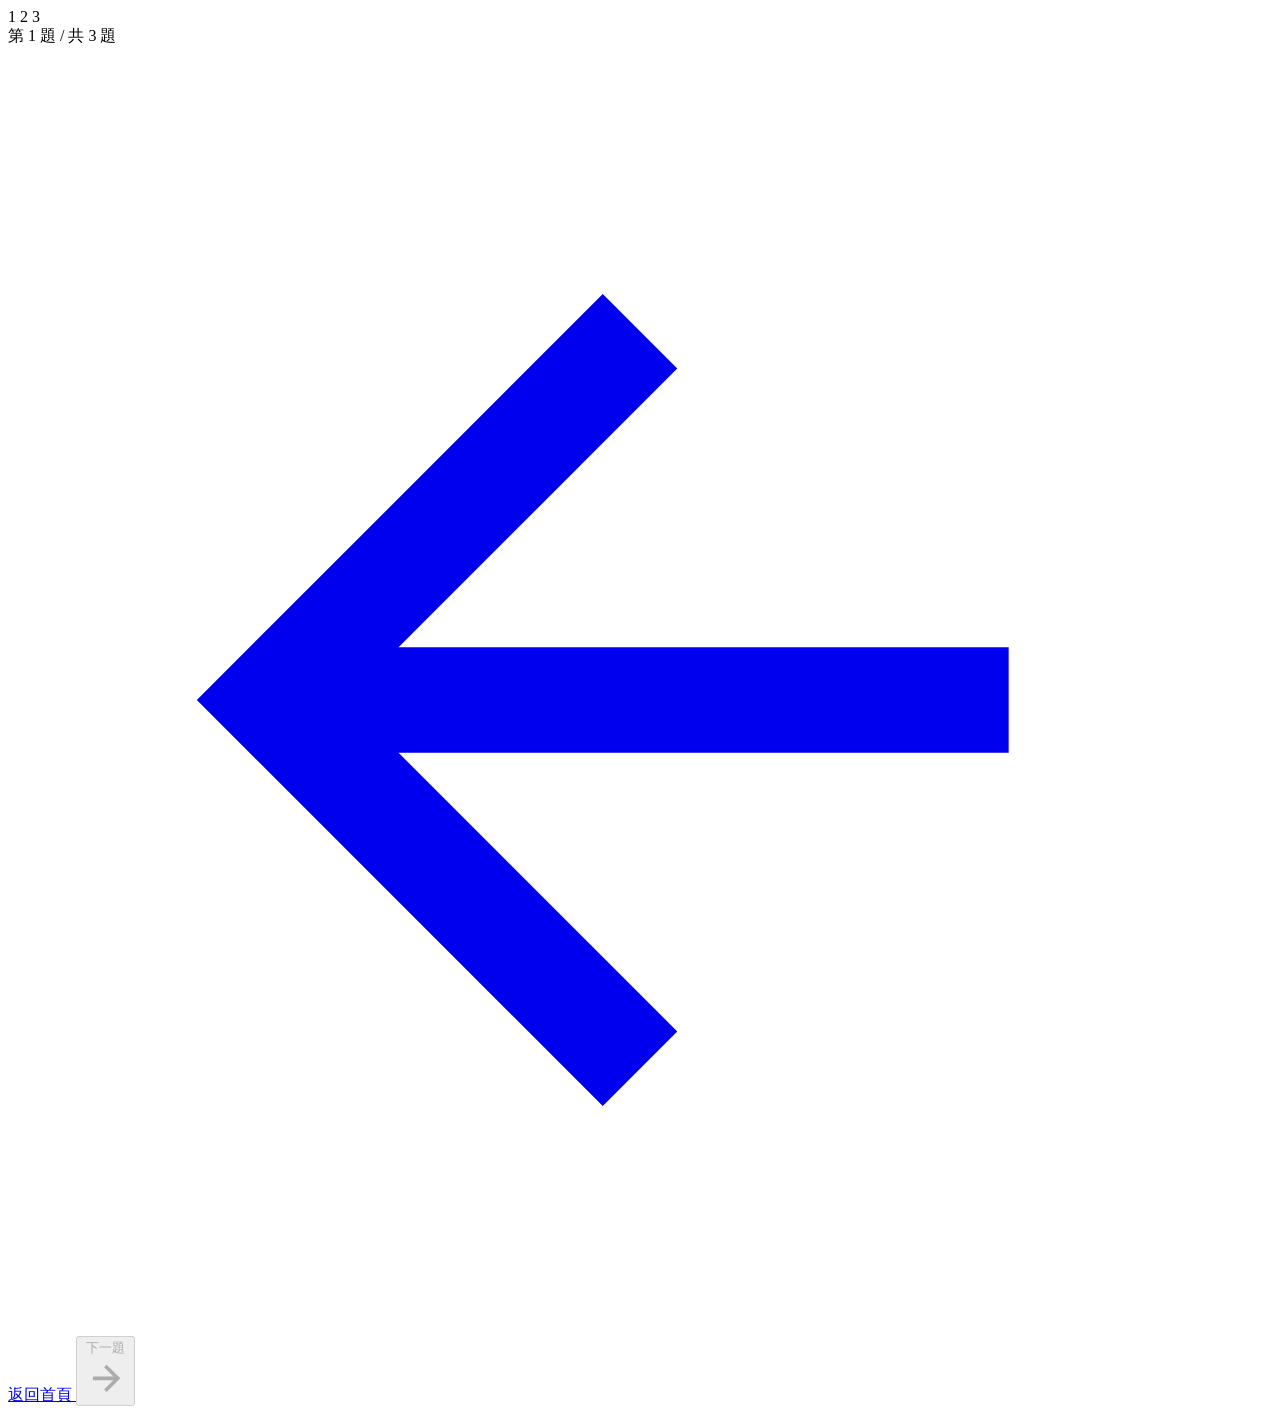
==== quiz1.html @ b92a0822 "add quiz1.html" ====
<!DOCTYPE html>
<html lang="zh-TW">
<head>
  <meta charset="UTF-8">
  <meta name="viewport" content="width=device-width, initial-scale=1.0">
  <title>第 1 題 | Painkyl 醫護人格測驗</title>
  <link rel="preconnect" href="https://fonts.googleapis.com">
  <link rel="preconnect" href="https://fonts.gstatic.com" crossorigin>
  <link href="https://fonts.googleapis.com/css2?family=Noto+Sans+TC:wght@300;400;500;700;900&display=swap" rel="stylesheet">
  <link rel="stylesheet" href="css/main.css">
</head>
<body data-page="quiz" data-question="1">
  <main class="page quiz-page">
    <div class="page-container">
      <header class="page-header">
        <div class="progress-indicator">
          <div class="progress-steps">
            <span class="step active">1</span>
            <span class="step">2</span>
            <span class="step">3</span>
          </div>
          <div class="progress-bar"><div class="progress-fill" style="width: 33.33%"></div></div>
        </div>
      </header>

      <div class="question-content">
        <div class="question-card">
          <div class="question-header">
            <span class="question-number">第 1 題 / 共 3 題</span>
            <h1 class="question-title"></h1>
          </div>
          <p class="question-scenario"></p>
          <div class="options-container" role="radiogroup" aria-label="選項"></div>
        </div>
      </div>

      <footer class="quiz-footer">
        <a class="btn btn-secondary" id="prevBtn" href="index.html">
          <svg viewBox="0 0 24 24" fill="none" stroke="currentColor" stroke-width="2"><path d="M19 12H5M12 19l-7-7 7-7"/></svg>
          <span>返回首頁</span>
        </a>
        <button class="btn btn-primary" id="nextBtn" type="button" disabled>
          <span>下一題</span>
          <svg viewBox="0 0 24 24" fill="none" stroke="currentColor" stroke-width="2"><path d="M5 12h14M12 5l7 7-7 7"/></svg>
        </button>
      </footer>
    </div>
  </main>
  <script type="module" src="js/quiz.js"></script>
</body>
</html>
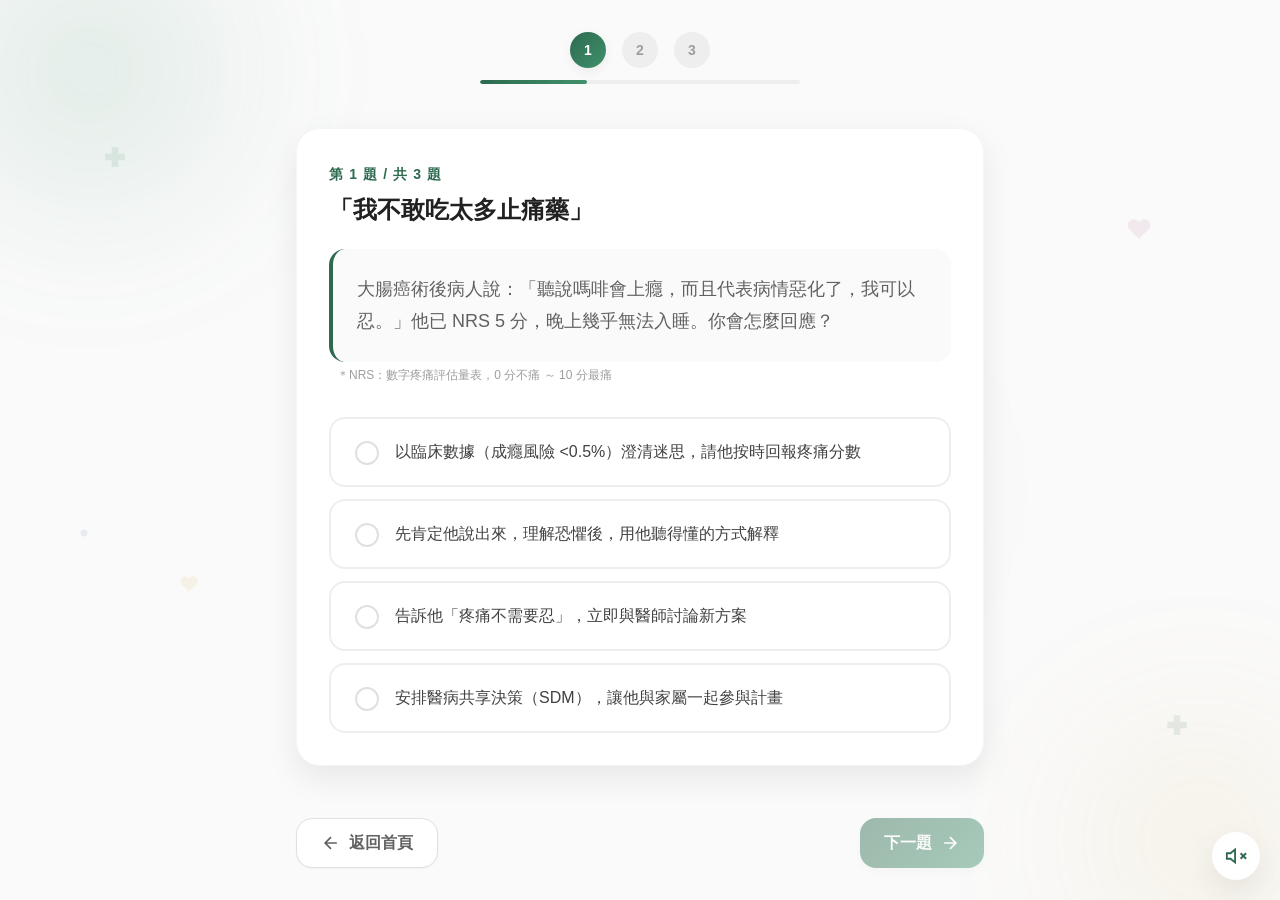
==== commit 9a097b07: "rebrand: 癌症疼痛管理者人格測驗" ====
--- a/quiz1.html
+++ b/quiz1.html
@@ -3,7 +3,7 @@
 <head>
   <meta charset="UTF-8">
   <meta name="viewport" content="width=device-width, initial-scale=1.0">
-  <title>第 1 題 | Painkyl 醫護人格測驗</title>
+  <title>第 1 題 | Painkyl 癌症疼痛管理者人格測驗</title>
   <link rel="preconnect" href="https://fonts.googleapis.com">
   <link rel="preconnect" href="https://fonts.gstatic.com" crossorigin>
   <link href="https://fonts.googleapis.com/css2?family=Noto+Sans+TC:wght@300;400;500;700;900&display=swap" rel="stylesheet">
--- a/css/main.css
+++ b/css/main.css
@@ -0,0 +1,1195 @@
+:root {
+  --color-primary: #2D6A4F;
+  --color-primary-light: #40916C;
+  --color-primary-dark: #1B4D3E;
+  --color-primary-bg: #E8F5EE;
+  --color-accent: #D4A843;
+  --color-white: #FFFFFF;
+  --color-gray-50: #FAFAFA;
+  --color-gray-100: #F5F5F5;
+  --color-gray-200: #EEEEEE;
+  --color-gray-300: #E0E0E0;
+  --color-gray-400: #BDBDBD;
+  --color-gray-500: #9E9E9E;
+  --color-gray-600: #757575;
+  --color-gray-700: #616161;
+  --color-gray-800: #424242;
+  --color-gray-900: #212121;
+
+  --font-family: 'Noto Sans TC', -apple-system, BlinkMacSystemFont, 'Segoe UI', Roboto, sans-serif;
+  --font-size-xs: 0.75rem;
+  --font-size-sm: 0.875rem;
+  --font-size-base: 1rem;
+  --font-size-lg: 1.125rem;
+  --font-size-xl: 1.25rem;
+  --font-size-2xl: 1.5rem;
+  --font-size-3xl: 2rem;
+  --font-size-4xl: 2.5rem;
+
+  --spacing-1: 0.25rem;
+  --spacing-2: 0.5rem;
+  --spacing-3: 0.75rem;
+  --spacing-4: 1rem;
+  --spacing-5: 1.25rem;
+  --spacing-6: 1.5rem;
+  --spacing-8: 2rem;
+  --spacing-10: 2.5rem;
+  --spacing-12: 3rem;
+  --spacing-16: 4rem;
+
+  --radius-sm: 6px;
+  --radius-md: 10px;
+  --radius-lg: 16px;
+  --radius-xl: 24px;
+  --radius-full: 9999px;
+
+  --shadow-sm: 0 1px 2px rgba(0, 0, 0, 0.04);
+  --shadow-md: 0 4px 12px rgba(0, 0, 0, 0.06);
+  --shadow-lg: 0 12px 32px rgba(0, 0, 0, 0.08);
+
+  --transition-fast: 150ms ease;
+  --transition-base: 250ms ease;
+
+  --container-max: 720px;
+}
+
+*, *::before, *::after {
+  box-sizing: border-box;
+  margin: 0;
+  padding: 0;
+}
+
+html {
+  font-size: 16px;
+  -webkit-font-smoothing: antialiased;
+  scroll-behavior: smooth;
+}
+
+body {
+  font-family: var(--font-family);
+  font-size: var(--font-size-base);
+  line-height: 1.6;
+  color: var(--color-gray-800);
+  background-color: var(--color-gray-50);
+  min-height: 100vh;
+}
+
+.page {
+  min-height: 100vh;
+  display: flex;
+  flex-direction: column;
+  animation: pageIn 450ms ease both;
+  position: relative;
+  z-index: 1;
+}
+
+.bg-decor {
+  position: fixed;
+  inset: 0;
+  z-index: 0;
+  pointer-events: none;
+  overflow: hidden;
+}
+
+.blob {
+  position: absolute;
+  border-radius: 50%;
+  filter: blur(70px);
+  opacity: 0.5;
+}
+
+.blob-1 {
+  width: 420px;
+  height: 420px;
+  top: -140px;
+  left: -120px;
+  background: radial-gradient(circle, rgba(64, 145, 108, 0.35), transparent 70%);
+  animation: drift1 22s ease-in-out infinite alternate;
+}
+
+.blob-2 {
+  width: 360px;
+  height: 360px;
+  bottom: -120px;
+  right: -100px;
+  background: radial-gradient(circle, rgba(212, 168, 67, 0.28), transparent 70%);
+  animation: drift2 26s ease-in-out infinite alternate;
+}
+
+.blob-3 {
+  width: 260px;
+  height: 260px;
+  top: 40%;
+  left: 55%;
+  background: radial-gradient(circle, rgba(74, 111, 165, 0.22), transparent 70%);
+  animation: drift3 30s ease-in-out infinite alternate;
+}
+
+@keyframes drift1 {
+  to { transform: translate(60px, 40px) scale(1.08); }
+}
+
+@keyframes drift2 {
+  to { transform: translate(-50px, -50px) scale(1.12); }
+}
+
+@keyframes drift3 {
+  to { transform: translate(-70px, 30px) scale(0.92); }
+}
+
+.float-icon {
+  position: absolute;
+  color: var(--color-primary);
+  opacity: 0.1;
+  width: 26px;
+  height: 26px;
+  animation: floaty 9s ease-in-out infinite;
+}
+
+.float-icon svg {
+  width: 100%;
+  height: 100%;
+}
+
+.fi-1 { top: 16%; left: 8%; animation-delay: 0s; }
+.fi-2 { top: 24%; right: 10%; animation-delay: -2s; color: #B0578D; }
+.fi-3 { top: 58%; left: 6%; animation-delay: -4s; color: #4A6FA5; width: 14px; height: 14px; }
+.fi-4 { bottom: 18%; right: 7%; animation-delay: -6s; }
+.fi-5 { bottom: 34%; left: 14%; animation-delay: -3s; color: #D4A843; width: 20px; height: 20px; }
+
+@keyframes floaty {
+  0%, 100% { transform: translateY(0) rotate(0deg); }
+  50% { transform: translateY(-22px) rotate(10deg); }
+}
+
+.music-toggle {
+  position: fixed;
+  bottom: 20px;
+  right: 20px;
+  z-index: 60;
+  width: 48px;
+  height: 48px;
+  border-radius: 50%;
+  border: none;
+  background: var(--color-white);
+  color: var(--color-primary);
+  box-shadow: var(--shadow-lg);
+  cursor: pointer;
+  display: flex;
+  align-items: center;
+  justify-content: center;
+  transition: transform var(--transition-fast);
+}
+
+.music-toggle:hover {
+  transform: scale(1.08);
+}
+
+.music-toggle svg {
+  width: 22px;
+  height: 22px;
+}
+
+.music-toggle.playing::after {
+  content: '';
+  position: absolute;
+  inset: -4px;
+  border-radius: 50%;
+  border: 2px solid var(--color-primary-light);
+  animation: pulseRing 2s ease-out infinite;
+}
+
+@keyframes pulseRing {
+  0% { transform: scale(0.9); opacity: 0.8; }
+  100% { transform: scale(1.45); opacity: 0; }
+}
+
+.reveal {
+  opacity: 0;
+  transform: translateY(24px);
+  transition: opacity 600ms ease, transform 600ms ease;
+}
+
+.reveal.revealed {
+  opacity: 1;
+  transform: translateY(0);
+}
+
+.option-label.pop {
+  animation: popScale 300ms ease;
+}
+
+@keyframes popScale {
+  0% { transform: scale(1); }
+  45% { transform: scale(1.02); }
+  100% { transform: scale(1); }
+}
+
+.result-card.visible {
+  animation: charRise 700ms cubic-bezier(0.22, 1, 0.36, 1) both;
+}
+
+@keyframes charRise {
+  from { opacity: 0; transform: translateY(36px) scale(0.96); }
+  to { opacity: 1; transform: translateY(0) scale(1); }
+}
+
+.confetti-canvas {
+  position: fixed;
+  inset: 0;
+  z-index: 80;
+  pointer-events: none;
+}
+
+@keyframes pageIn {
+  from { opacity: 0; transform: translateY(14px); }
+  to { opacity: 1; transform: translateY(0); }
+}
+
+.page-container {
+  flex: 1;
+  display: flex;
+  flex-direction: column;
+  max-width: var(--container-max);
+  width: 100%;
+  margin: 0 auto;
+  padding: var(--spacing-6) var(--spacing-4) var(--spacing-8);
+}
+
+.page-header {
+  padding: var(--spacing-2) 0;
+}
+
+.page-footer {
+  padding: var(--spacing-8) var(--spacing-2) var(--spacing-4);
+  text-align: center;
+}
+
+.brand-badge {
+  display: inline-flex;
+  align-items: center;
+  gap: var(--spacing-2);
+  padding: var(--spacing-2) var(--spacing-3);
+  background: var(--color-primary-bg);
+  border-radius: var(--radius-full);
+  font-size: var(--font-size-sm);
+  font-weight: 500;
+  color: var(--color-primary);
+}
+
+.badge-icon {
+  display: flex;
+  align-items: center;
+  justify-content: center;
+  width: 28px;
+  height: 28px;
+  background: linear-gradient(135deg, var(--color-primary), var(--color-primary-light));
+  border-radius: var(--radius-md);
+  color: var(--color-white);
+}
+
+.badge-icon svg {
+  width: 16px;
+  height: 16px;
+}
+
+.hero {
+  flex: 1;
+  display: flex;
+  flex-direction: column;
+  align-items: center;
+  justify-content: center;
+  text-align: center;
+  padding: var(--spacing-8) 0;
+}
+
+.hero-title {
+  font-size: clamp(var(--font-size-3xl), 6vw, var(--font-size-4xl));
+  font-weight: 700;
+  line-height: 1.2;
+  letter-spacing: -0.02em;
+  color: var(--color-gray-900);
+  margin-bottom: var(--spacing-4);
+}
+
+.title-line {
+  display: block;
+}
+
+.title-accent {
+  background: linear-gradient(135deg, var(--color-primary), var(--color-primary-light));
+  -webkit-background-clip: text;
+  -webkit-text-fill-color: transparent;
+  background-clip: text;
+}
+
+.hero-subtitle {
+  font-size: var(--font-size-lg);
+  color: var(--color-gray-600);
+  line-height: 1.7;
+  margin-bottom: var(--spacing-8);
+  max-width: 420px;
+}
+
+.pain-facts {
+  display: flex;
+  gap: var(--spacing-4);
+  justify-content: center;
+  flex-wrap: wrap;
+  margin-bottom: var(--spacing-8);
+  width: 100%;
+}
+
+.fact-item {
+  display: flex;
+  flex-direction: column;
+  align-items: center;
+  gap: var(--spacing-1);
+  padding: var(--spacing-4) var(--spacing-5);
+  background: var(--color-white);
+  border: 1px solid var(--color-gray-200);
+  border-radius: var(--radius-lg);
+  box-shadow: var(--shadow-sm);
+  min-width: 130px;
+  flex: 1;
+  max-width: 180px;
+}
+
+.fact-stat {
+  font-size: var(--font-size-2xl);
+  font-weight: 700;
+  color: var(--color-primary);
+}
+
+.fact-desc {
+  font-size: var(--font-size-xs);
+  color: var(--color-gray-600);
+  text-align: center;
+  line-height: 1.5;
+}
+
+.start-features {
+  display: flex;
+  gap: var(--spacing-4);
+  margin-bottom: var(--spacing-10);
+  flex-wrap: wrap;
+  justify-content: center;
+}
+
+.feature-item {
+  display: flex;
+  align-items: center;
+  gap: var(--spacing-2);
+  padding: var(--spacing-3) var(--spacing-4);
+  background: var(--color-white);
+  border: 1px solid var(--color-gray-200);
+  border-radius: var(--radius-lg);
+  font-size: var(--font-size-sm);
+  color: var(--color-gray-700);
+  font-weight: 500;
+  box-shadow: var(--shadow-sm);
+}
+
+.feature-icon {
+  display: flex;
+  align-items: center;
+  justify-content: center;
+  width: 20px;
+  height: 20px;
+  color: var(--color-primary);
+}
+
+.feature-icon svg {
+  width: 18px;
+  height: 18px;
+}
+
+.btn {
+  display: inline-flex;
+  align-items: center;
+  justify-content: center;
+  gap: var(--spacing-2);
+  padding: var(--spacing-3) var(--spacing-6);
+  font-family: inherit;
+  font-size: var(--font-size-base);
+  font-weight: 600;
+  line-height: 1.5;
+  border: none;
+  border-radius: var(--radius-lg);
+  cursor: pointer;
+  transition: all var(--transition-fast);
+  text-decoration: none;
+  white-space: nowrap;
+}
+
+.btn:disabled {
+  opacity: 0.45;
+  cursor: not-allowed;
+}
+
+.btn svg {
+  width: 20px;
+  height: 20px;
+  flex-shrink: 0;
+}
+
+.btn-primary {
+  background: linear-gradient(135deg, var(--color-primary), var(--color-primary-light));
+  color: var(--color-white);
+  box-shadow: var(--shadow-md);
+}
+
+.btn-primary:not(:disabled):hover {
+  transform: translateY(-1px);
+  box-shadow: var(--shadow-lg);
+}
+
+.btn-primary:not(:disabled):active {
+  transform: translateY(0);
+}
+
+.btn-secondary {
+  background: var(--color-white);
+  color: var(--color-gray-700);
+  border: 1px solid var(--color-gray-300);
+  box-shadow: var(--shadow-sm);
+}
+
+.btn-secondary:hover {
+  background: var(--color-gray-50);
+  border-color: var(--color-gray-400);
+}
+
+.btn-outline {
+  background: transparent;
+  color: var(--color-primary);
+  border: 2px solid var(--color-primary);
+}
+
+.btn-outline:hover {
+  background: var(--color-primary-bg);
+}
+
+.btn-lg {
+  padding: var(--spacing-4) var(--spacing-8);
+  font-size: var(--font-size-lg);
+}
+
+.btn-hero {
+  min-width: 240px;
+  animation: breathe 2.5s ease-in-out infinite;
+}
+
+@keyframes breathe {
+  0%, 100% { box-shadow: 0 4px 14px rgba(45, 106, 79, 0.25); }
+  50% { box-shadow: 0 8px 26px rgba(45, 106, 79, 0.4); }
+}
+
+.start-disclaimer {
+  margin-top: var(--spacing-8);
+  font-size: var(--font-size-xs);
+  color: var(--color-gray-500);
+  line-height: 1.7;
+}
+
+.footer-brand {
+  display: flex;
+  align-items: center;
+  justify-content: center;
+  gap: var(--spacing-3);
+  color: var(--color-gray-500);
+  font-size: var(--font-size-sm);
+}
+
+.footer-logo {
+  width: 36px;
+  height: 36px;
+}
+
+.footer-disclaimer {
+  margin-top: var(--spacing-4);
+  font-size: var(--font-size-xs);
+  color: var(--color-gray-400);
+  line-height: 1.7;
+}
+
+.progress-indicator {
+  display: flex;
+  flex-direction: column;
+  gap: var(--spacing-3);
+}
+
+.progress-steps {
+  display: flex;
+  justify-content: center;
+  gap: var(--spacing-4);
+}
+
+.step {
+  display: flex;
+  align-items: center;
+  justify-content: center;
+  width: 36px;
+  height: 36px;
+  border-radius: var(--radius-full);
+  background: var(--color-gray-200);
+  color: var(--color-gray-500);
+  font-weight: 600;
+  font-size: var(--font-size-sm);
+  transition: all var(--transition-base);
+}
+
+.step.active {
+  background: linear-gradient(135deg, var(--color-primary), var(--color-primary-light));
+  color: var(--color-white);
+  box-shadow: var(--shadow-md);
+}
+
+.step.done {
+  background: var(--color-primary-bg);
+  color: var(--color-primary);
+}
+
+.progress-bar {
+  height: 4px;
+  background: var(--color-gray-200);
+  border-radius: var(--radius-full);
+  overflow: hidden;
+  max-width: 320px;
+  margin: 0 auto;
+  width: 100%;
+}
+
+.progress-fill {
+  height: 100%;
+  background: linear-gradient(90deg, var(--color-primary), var(--color-primary-light));
+  border-radius: var(--radius-full);
+  transition: width var(--transition-base);
+}
+
+.question-content {
+  flex: 1;
+  display: flex;
+  flex-direction: column;
+  justify-content: center;
+  padding: var(--spacing-4) 0;
+}
+
+.question-card {
+  background: var(--color-white);
+  border-radius: var(--radius-xl);
+  padding: var(--spacing-8);
+  box-shadow: var(--shadow-lg);
+  border: 1px solid var(--color-gray-100);
+}
+
+.question-header {
+  margin-bottom: var(--spacing-6);
+}
+
+.question-number {
+  display: inline-block;
+  font-size: var(--font-size-sm);
+  font-weight: 600;
+  color: var(--color-primary);
+  letter-spacing: 0.08em;
+  margin-bottom: var(--spacing-2);
+}
+
+.question-title {
+  font-size: var(--font-size-2xl);
+  font-weight: 700;
+  color: var(--color-gray-900);
+  line-height: 1.3;
+}
+
+.question-scenario {
+  padding: var(--spacing-6);
+  background: var(--color-gray-50);
+  border-radius: var(--radius-lg);
+  border-left: 4px solid var(--color-primary);
+  margin-bottom: var(--spacing-3);
+  font-size: var(--font-size-lg);
+  line-height: 1.8;
+  color: var(--color-gray-700);
+}
+
+.question-hint {
+  font-size: var(--font-size-xs);
+  color: var(--color-gray-500);
+  margin: calc(-1 * var(--spacing-2)) var(--spacing-2) var(--spacing-8);
+}
+
+.ref-mark {
+  font-size: 0.72em;
+  color: var(--color-gray-400);
+  font-weight: 500;
+  margin-left: 2px;
+  vertical-align: super;
+}
+
+.references-section {
+  padding: var(--spacing-6) var(--spacing-4) var(--spacing-4);
+  border-top: 1px solid var(--color-gray-200);
+  margin-top: var(--spacing-8);
+}
+
+.references-title {
+  font-size: var(--font-size-sm);
+  font-weight: 700;
+  color: var(--color-gray-700);
+  margin-bottom: var(--spacing-2);
+}
+
+.references-list {
+  list-style: decimal;
+  padding-left: var(--spacing-5);
+  margin: 0;
+}
+
+.references-list li {
+  font-size: var(--font-size-xs);
+  color: var(--color-gray-500);
+  line-height: 1.8;
+}
+
+.options-container {
+  display: flex;
+  flex-direction: column;
+  gap: var(--spacing-3);
+}
+
+.option-input {
+  position: absolute;
+  opacity: 0;
+  width: 0;
+  height: 0;
+}
+
+.option-label {
+  display: flex;
+  align-items: flex-start;
+  gap: var(--spacing-4);
+  padding: var(--spacing-5) var(--spacing-6);
+  background: var(--color-white);
+  border: 2px solid var(--color-gray-200);
+  border-radius: var(--radius-lg);
+  cursor: pointer;
+  transition: all var(--transition-fast);
+  font-size: var(--font-size-base);
+  line-height: 1.6;
+  color: var(--color-gray-800);
+}
+
+.option-label:hover {
+  border-color: var(--color-primary);
+  background: var(--color-primary-bg);
+}
+
+.option-input:focus-visible + .option-label {
+  outline: none;
+  border-color: var(--color-primary);
+  box-shadow: 0 0 0 3px var(--color-primary-bg);
+}
+
+.option-input:checked + .option-label {
+  border-color: var(--color-primary);
+  background: var(--color-primary-bg);
+  box-shadow: 0 0 0 3px var(--color-primary-bg);
+}
+
+.option-radio {
+  display: flex;
+  align-items: center;
+  justify-content: center;
+  width: 24px;
+  height: 24px;
+  border: 2px solid var(--color-gray-300);
+  border-radius: var(--radius-full);
+  flex-shrink: 0;
+  margin-top: 2px;
+  transition: all var(--transition-fast);
+}
+
+.option-input:checked + .option-label .option-radio {
+  border-color: var(--color-primary);
+  background: var(--color-primary);
+}
+
+.option-radio::after {
+  content: '';
+  width: 10px;
+  height: 10px;
+  border-radius: var(--radius-full);
+  background: var(--color-white);
+  opacity: 0;
+  transform: scale(0);
+  transition: all var(--transition-fast);
+}
+
+.option-input:checked + .option-label .option-radio::after {
+  opacity: 1;
+  transform: scale(1);
+}
+
+.option-text {
+  flex: 1;
+  font-weight: 500;
+}
+
+.quiz-footer {
+  display: flex;
+  justify-content: space-between;
+  gap: var(--spacing-4);
+  padding-top: var(--spacing-4);
+  margin-top: auto;
+}
+
+.result-content {
+  flex: 1;
+  display: flex;
+  flex-direction: column;
+  align-items: center;
+  padding: var(--spacing-4) var(--spacing-2);
+}
+
+.result-card {
+  display: flex;
+  flex-direction: column;
+  align-items: center;
+  text-align: center;
+  background: var(--color-white);
+  border-radius: var(--radius-xl);
+  border-top: 6px solid var(--color-primary);
+  padding: var(--spacing-10) var(--spacing-6);
+  box-shadow: var(--shadow-lg);
+  border-left: 1px solid var(--color-gray-100);
+  border-right: 1px solid var(--color-gray-100);
+  border-bottom: 1px solid var(--color-gray-100);
+  margin-bottom: var(--spacing-8);
+  width: 100%;
+  max-width: 520px;
+}
+
+.result-character {
+  width: 230px;
+  max-width: 70vw;
+  margin-bottom: var(--spacing-4);
+  filter: drop-shadow(0 10px 18px rgba(0, 0, 0, 0.08));
+}
+
+.result-character svg {
+  width: 100%;
+  height: auto;
+}
+
+.result-title {
+  font-size: var(--font-size-3xl);
+  font-weight: 700;
+  margin-bottom: var(--spacing-2);
+  line-height: 1.2;
+}
+
+.result-tagline {
+  font-size: var(--font-size-lg);
+  color: var(--color-gray-600);
+  font-weight: 500;
+  margin-bottom: var(--spacing-6);
+}
+
+.result-traits {
+  display: flex;
+  flex-wrap: wrap;
+  justify-content: center;
+  gap: var(--spacing-2);
+}
+
+.trait-tag {
+  padding: var(--spacing-1) var(--spacing-3);
+  background: var(--color-primary-bg);
+  color: var(--color-primary);
+  border-radius: var(--radius-full);
+  font-size: var(--font-size-sm);
+  font-weight: 500;
+}
+
+.result-section {
+  width: 100%;
+  max-width: 520px;
+  margin-bottom: var(--spacing-8);
+}
+
+.section-title {
+  font-size: var(--font-size-xl);
+  font-weight: 700;
+  color: var(--color-gray-900);
+  margin-bottom: var(--spacing-4);
+  padding-bottom: var(--spacing-2);
+  border-bottom: 2px solid var(--color-gray-200);
+}
+
+.analysis-content,
+.recommendation-content {
+  display: flex;
+  flex-direction: column;
+  gap: var(--spacing-4);
+}
+
+.content-item {
+  padding: var(--spacing-5);
+  background: var(--color-white);
+  border: 1px solid var(--color-gray-200);
+  border-radius: var(--radius-lg);
+  line-height: 1.75;
+  color: var(--color-gray-700);
+}
+
+.content-item strong {
+  color: var(--color-gray-900);
+}
+
+.content-item-accent {
+  border-left: 4px solid var(--color-accent);
+  background: #FDFBF5;
+}
+
+.edu-section {
+  width: 100%;
+  max-width: 520px;
+  margin-bottom: var(--spacing-8);
+  background: linear-gradient(160deg, #10382A 0%, #1B4D3E 55%, #2D6A4F 100%);
+  border-radius: var(--radius-xl);
+  padding: var(--spacing-8) var(--spacing-6);
+  color: var(--color-white);
+  box-shadow: var(--shadow-lg);
+}
+
+.edu-header {
+  text-align: center;
+  margin-bottom: var(--spacing-6);
+}
+
+.edu-brand-line {
+  display: inline-block;
+  padding: var(--spacing-1) var(--spacing-3);
+  background: rgba(255, 255, 255, 0.12);
+  border: 1px solid rgba(255, 255, 255, 0.25);
+  border-radius: var(--radius-full);
+  font-size: var(--font-size-xs);
+  letter-spacing: 0.06em;
+  margin-bottom: var(--spacing-4);
+  color: #CFE8DB;
+}
+
+.edu-title {
+  font-size: var(--font-size-2xl);
+  font-weight: 700;
+  margin-bottom: var(--spacing-3);
+}
+
+.edu-intro {
+  font-size: var(--font-size-sm);
+  line-height: 1.8;
+  color: rgba(255, 255, 255, 0.85);
+  max-width: 400px;
+  margin: 0 auto;
+}
+
+.edu-grid {
+  display: grid;
+  grid-template-columns: repeat(2, 1fr);
+  gap: var(--spacing-3);
+  margin-bottom: var(--spacing-6);
+}
+
+.edu-point {
+  background: rgba(255, 255, 255, 0.07);
+  border: 1px solid rgba(255, 255, 255, 0.14);
+  border-radius: var(--radius-lg);
+  padding: var(--spacing-4);
+}
+
+.edu-icon {
+  display: inline-flex;
+  align-items: center;
+  justify-content: center;
+  width: 34px;
+  height: 34px;
+  border-radius: var(--radius-md);
+  background: rgba(212, 168, 67, 0.18);
+  color: #E8C97C;
+  margin-bottom: var(--spacing-2);
+}
+
+.edu-icon svg {
+  width: 18px;
+  height: 18px;
+}
+
+.edu-point-title {
+  font-size: var(--font-size-base);
+  font-weight: 700;
+  margin-bottom: var(--spacing-1);
+}
+
+.edu-point-desc {
+  font-size: var(--font-size-xs);
+  line-height: 1.7;
+  color: rgba(255, 255, 255, 0.78);
+}
+
+.edu-cta {
+  text-align: center;
+  padding: var(--spacing-4);
+  background: rgba(255, 255, 255, 0.09);
+  border-radius: var(--radius-lg);
+  font-size: var(--font-size-sm);
+  font-weight: 500;
+  line-height: 1.7;
+  margin-bottom: var(--spacing-3);
+}
+
+.edu-disclaimer {
+  font-size: var(--font-size-xs);
+  color: rgba(255, 255, 255, 0.55);
+  text-align: center;
+  line-height: 1.7;
+}
+
+.result-actions {
+  display: flex;
+  flex-direction: column;
+  gap: var(--spacing-3);
+  width: 100%;
+  max-width: 340px;
+  margin-top: var(--spacing-2);
+}
+
+@media (min-width: 480px) {
+  .result-actions {
+    flex-direction: row;
+    justify-content: center;
+  }
+}
+
+@media (max-width: 480px) {
+  .page-container {
+    padding: var(--spacing-4) var(--spacing-3) var(--spacing-6);
+  }
+
+  .question-card {
+    padding: var(--spacing-6) var(--spacing-4);
+  }
+
+  .question-title {
+    font-size: var(--font-size-xl);
+  }
+
+  .question-scenario {
+    font-size: var(--font-size-base);
+    padding: var(--spacing-4);
+  }
+
+  .option-label {
+    padding: var(--spacing-4);
+    font-size: var(--font-size-sm);
+  }
+
+  .result-card {
+    padding: var(--spacing-8) var(--spacing-4);
+  }
+
+  .result-character {
+    width: 190px;
+  }
+
+  .edu-section {
+    padding: var(--spacing-6) var(--spacing-4);
+  }
+
+  .quiz-footer {
+    flex-wrap: wrap;
+  }
+
+  .quiz-footer .btn {
+    flex: 1;
+  }
+}
+
+.share-modal {
+  position: fixed;
+  inset: 0;
+  z-index: 90;
+  display: flex;
+  align-items: flex-end;
+  justify-content: center;
+}
+
+.share-modal[hidden] {
+  display: none !important;
+}
+
+.share-backdrop {
+  position: absolute;
+  inset: 0;
+  background: rgba(16, 24, 20, 0.45);
+  backdrop-filter: blur(2px);
+}
+
+.share-sheet {
+  position: relative;
+  width: 100%;
+  max-width: 420px;
+  background: var(--color-white);
+  border-radius: 24px 24px 0 0;
+  padding: var(--spacing-6) var(--spacing-6) var(--spacing-8);
+  box-shadow: var(--shadow-lg);
+  animation: sheetUp 280ms ease;
+}
+
+@media (min-width: 480px) {
+  .share-modal {
+    align-items: center;
+  }
+  .share-sheet {
+    border-radius: 24px;
+    margin: var(--spacing-4);
+  }
+}
+
+@keyframes sheetUp {
+  from { transform: translateY(20px); opacity: 0; }
+  to { transform: translateY(0); opacity: 1; }
+}
+
+.sheet-handle {
+  width: 36px;
+  height: 4px;
+  border-radius: 9999px;
+  background: var(--color-gray-300);
+  margin: 0 auto var(--spacing-4);
+}
+
+.sheet-title {
+  font-size: var(--font-size-lg);
+  font-weight: 700;
+  text-align: center;
+  margin-bottom: var(--spacing-2);
+}
+
+.share-preview {
+  font-size: var(--font-size-sm);
+  color: var(--color-gray-600);
+  text-align: center;
+  line-height: 1.6;
+  margin-bottom: var(--spacing-6);
+  padding: var(--spacing-3);
+  background: var(--color-gray-50);
+  border-radius: var(--radius-lg);
+}
+
+.share-option {
+  display: flex;
+  align-items: center;
+  gap: var(--spacing-3);
+  width: 100%;
+  padding: var(--spacing-4) var(--spacing-4);
+  border-radius: var(--radius-lg);
+  font-family: inherit;
+  font-size: var(--font-size-base);
+  font-weight: 600;
+  text-decoration: none;
+  cursor: pointer;
+  border: 1px solid var(--color-gray-200);
+  background: var(--color-white);
+  color: var(--color-gray-800);
+  margin-bottom: var(--spacing-3);
+  transition: background var(--transition-fast);
+}
+
+.share-option:hover {
+  background: var(--color-gray-50);
+}
+
+.share-line {
+  background: #06C755;
+  color: #FFFFFF;
+  border-color: #06C755;
+}
+
+.share-line:hover {
+  background: #05b34c;
+}
+
+.so-icon {
+  display: flex;
+  align-items: center;
+  justify-content: center;
+  width: 28px;
+  height: 28px;
+  flex-shrink: 0;
+}
+
+.so-icon svg {
+  width: 22px;
+  height: 22px;
+}
+
+.share-cancel {
+  width: 100%;
+  padding: var(--spacing-3);
+  border: none;
+  background: transparent;
+  color: var(--color-gray-500);
+  font-family: inherit;
+  font-size: var(--font-size-sm);
+  cursor: pointer;
+  margin-top: var(--spacing-2);
+}
+
+.share-image-section {
+  width: 100%;
+  max-width: 520px;
+  margin-bottom: var(--spacing-8);
+  text-align: center;
+}
+
+.share-image-hint {
+  font-size: var(--font-size-sm);
+  color: var(--color-gray-500);
+  margin-bottom: var(--spacing-4);
+}
+
+.share-image-wrap {
+  background: var(--color-white);
+  border-radius: var(--radius-xl);
+  padding: var(--spacing-3);
+  box-shadow: var(--shadow-lg);
+  border: 1px solid var(--color-gray-200);
+  margin-bottom: var(--spacing-4);
+}
+
+.share-image-wrap img {
+  width: 100%;
+  height: auto;
+  display: block;
+  border-radius: var(--radius-lg);
+  -webkit-touch-callout: default;
+  user-select: auto;
+  -webkit-user-select: auto;
+}
+
+.share-image-actions {
+  display: flex;
+  gap: var(--spacing-3);
+  justify-content: center;
+  flex-wrap: wrap;
+}
+
+@media (prefers-reduced-motion: reduce) {
+  *, *::before, *::after {
+    animation-duration: 0.01ms !important;
+    animation-iteration-count: 1 !important;
+    transition-duration: 0.01ms !important;
+  }
+}
